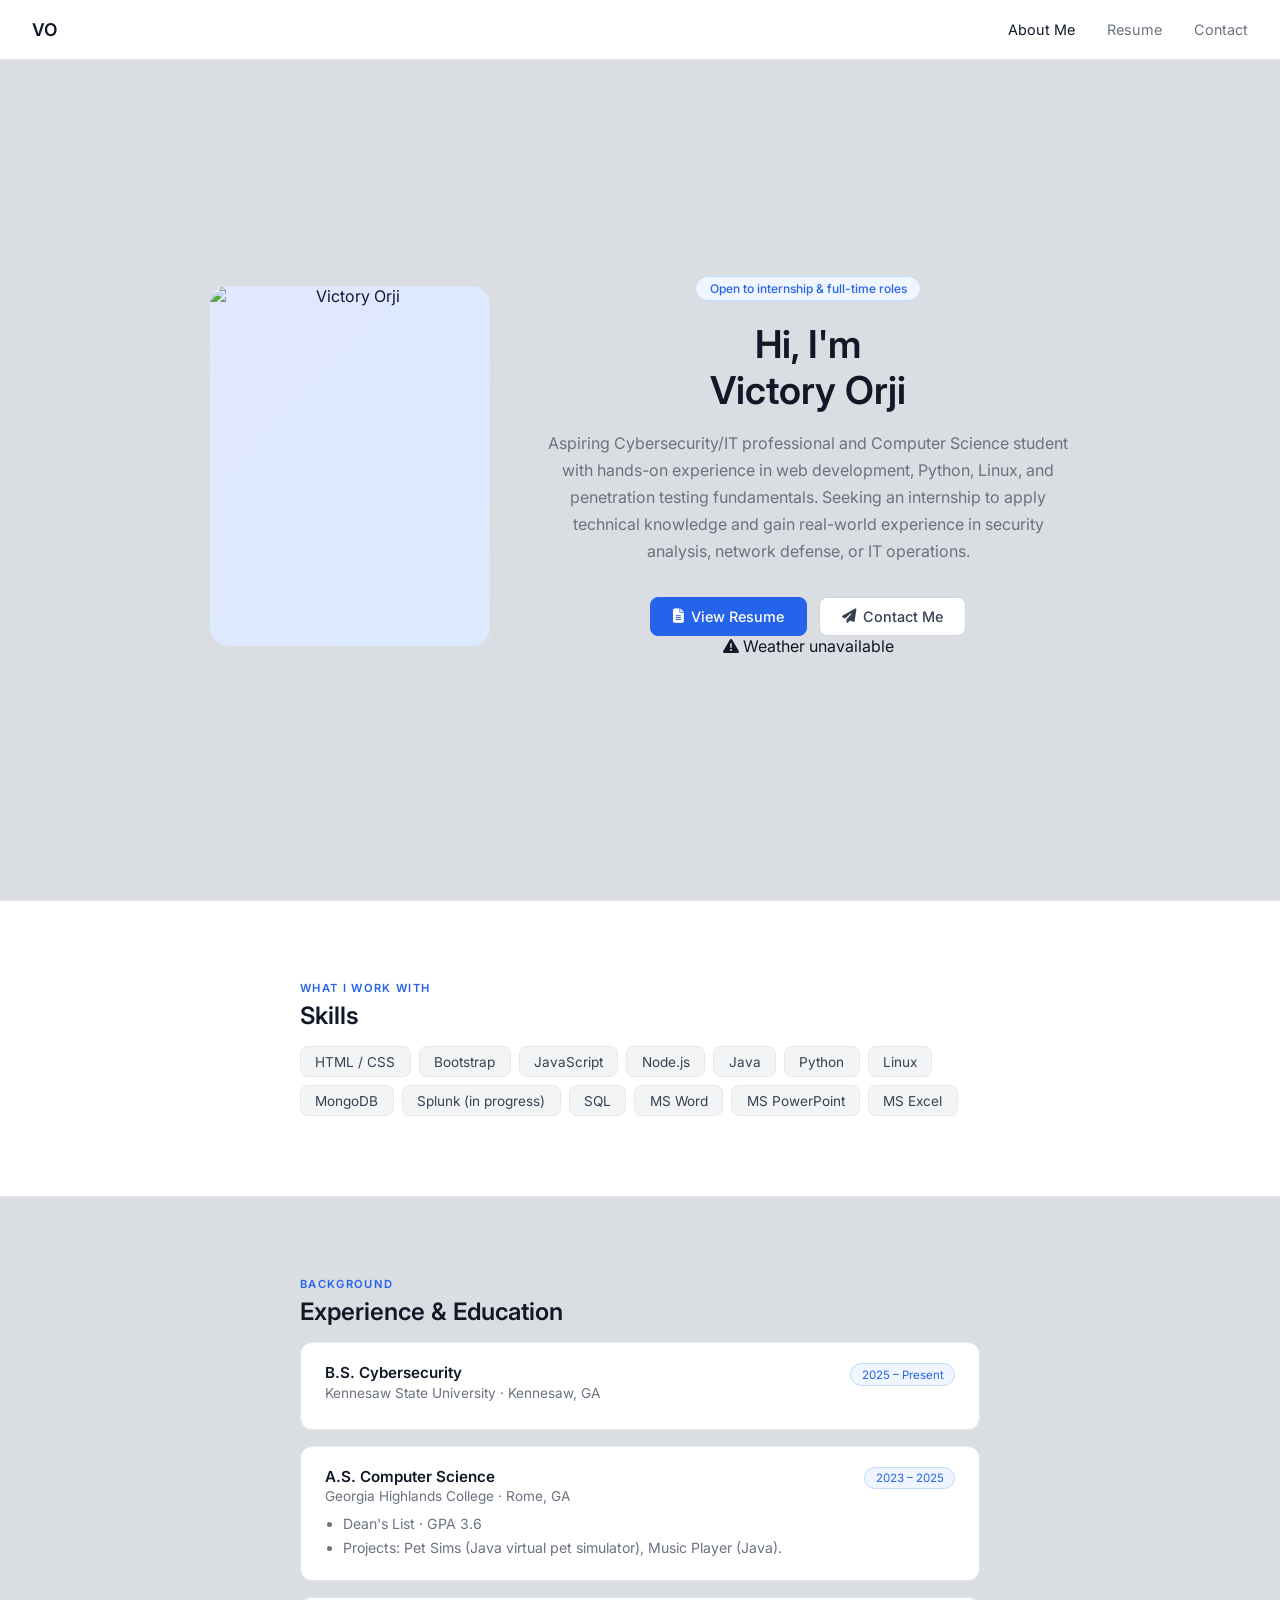
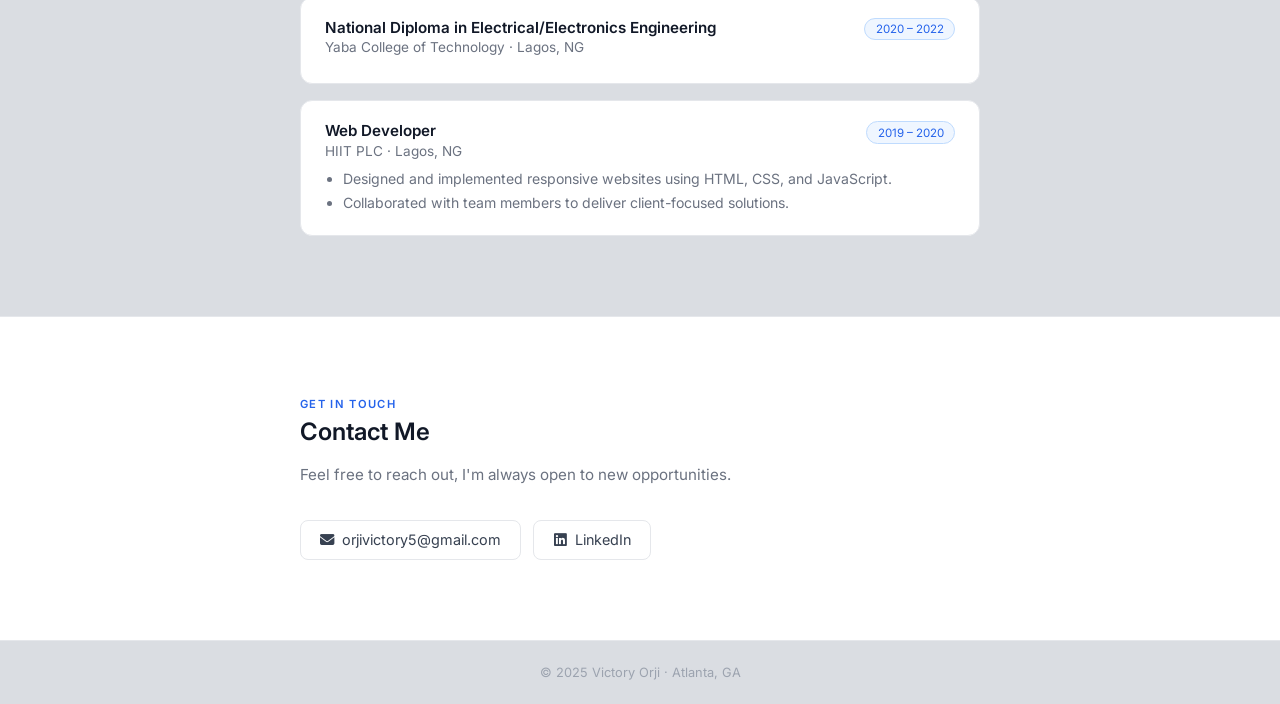
==== index.html @ 4f15a535 "Renamed HTML files and reconfigured vercel.json file to fix error code 404" ====
<!DOCTYPE html>
<html lang="en">
<head>
  <meta charset="UTF-8">
  <meta name="viewport" content="width=device-width, initial-scale=1.0">
  <title>Victory Orji | Web Developer</title>
  <link href="https://fonts.googleapis.com/css2?family=Inter:wght@300;400;500;600&display=swap" rel="stylesheet">
  <link rel="stylesheet" href="https://cdnjs.cloudflare.com/ajax/libs/font-awesome/6.5.0/css/all.min.css">
  <style>
    *, *::before, *::after { box-sizing: border-box; margin: 0; padding: 0; }
    html { scroll-behavior: smooth; }

    body {
      font-family: 'Inter', sans-serif;
      background: #DADDE2;
      color: #111827;
      opacity: 0;
      animation: fadeIn 0.6s ease forwards;
    }
    @keyframes fadeIn { to { opacity: 1; } }

    /* NAV */
    nav {
      position: fixed; top: 0; left: 0; right: 0;
      background: #fff;
      border-bottom: 1px solid #e5e7eb;
      display: flex; align-items: center; justify-content: space-between;
      padding: 0 2rem;
      height: 60px;
      z-index: 100;
    }
    .nav-logo { font-weight: 600; font-size: 1.1rem; color: #111827; text-decoration: none; }
    .nav-links { display: flex; gap: 2rem; }
    .nav-links a { font-size: 0.9rem; color: #6b7280; text-decoration: none; transition: color 0.2s; }
    .nav-links a:hover, .nav-links a.active { color: #111827; }

    /* HERO */
    #home {
      min-height: 100vh;
      display: flex; align-items: center; justify-content: center;
      padding: 6rem 2rem 4rem;
      text-align: center;
    }

    .profile-photo-wrap {
      flex-shrink: 0;
      position: relative;
    }
    .profile-photo {
      width: 280px;
      height: 360px;
      border-radius: 18px;
      object-fit: cover;
      display: block;
      border: 3px solid var(--white);
      /*box-shadow: 0 8px 30px rgba(0,0,0,0.12);*/
      background: linear-gradient(135deg, #e0e7ff 0%, #dbeafe 100%);
    }
    /* Accent dot */
    .profile-photo-wrap::after {
      content: '';
      position: absolute;
      bottom: -8px; right: -8px;
      width: 22px; height: 22px;
      background: var(--blue);
      border-radius: 50%;
      border: 3px solid var(--bg);
    }

    .hero-inner { 
      max-width: 860px;
      width: 100%;
      display: flex;
      align-items: center;
      gap: 3.5rem; 
    }
    .hero-text{
      flex: 1;
    }
    .hero-tag {
      display: inline-block; font-size: 0.75rem; font-weight: 500;
      color: #2563eb; background: #eff6ff; border: 1px solid #bfdbfe;
      border-radius: 100px; padding: 0.25rem 0.85rem; margin-bottom: 1.25rem;
    }
    h1 { font-size: 2.4rem; font-weight: 600; line-height: 1.2; margin-bottom: 1rem; }
    .hero-desc { font-size: 1rem; line-height: 1.7; color: #6b7280; margin-bottom: 2rem; }
    .hero-btns { display: flex; gap: 0.75rem; justify-content: center; flex-wrap: wrap; }

    .btn {
      display: inline-flex; align-items: center; gap: 0.4rem;
      padding: 0.6rem 1.4rem; border-radius: 8px; font-size: 0.9rem;
      font-weight: 500; text-decoration: none; transition: all 0.2s;
      border: 1px solid transparent; cursor: pointer; font-family: inherit;
    }
    .btn-primary { background: #2563eb; color: #fff; border-color: #2563eb; }
    .btn-primary:hover { background: #1d4ed8; }
    .btn-outline { background: #fff; color: #374151; border-color: #d1d5db; }
    .btn-outline:hover { border-color: #9ca3af; }

    /* SECTIONS */
    section { padding: 5rem 2rem; }
    .section-inner { max-width: 680px; margin: 0 auto; }
    .section-label {
      font-size: 0.7rem; font-weight: 600; letter-spacing: 0.12em;
      text-transform: uppercase; color: #2563eb; margin-bottom: 0.4rem;
    }
    h2 { font-size: 1.5rem; font-weight: 600; color: #111827; margin-bottom: 1rem; }
    .section-desc { font-size: 0.95rem; line-height: 1.7; color: #6b7280; margin-bottom: 2rem; }

    /* SKILLS */
    #skills { background: #fff; border-top: 1px solid #e5e7eb; border-bottom: 1px solid #e5e7eb; }
    .skills-grid { display: flex; flex-wrap: wrap; gap: 0.5rem; }
    .skill-chip {
      font-size: 0.85rem; color: #374151; background: #f3f4f6;
      border: 1px solid #e5e7eb; border-radius: 8px; padding: 0.4rem 0.9rem;
      transition: all 0.2s;
    }
    .skill-chip:hover { background: #eff6ff; border-color: #bfdbfe; color: #2563eb; }

    /* TIMELINE */
    .timeline { display: flex; flex-direction: column; gap: 1rem; }
    .timeline-item {
      padding: 1.25rem 1.5rem; background: #fff;
      border: 1px solid #e5e7eb; border-radius: 12px;
    }
    .tl-header { display: flex; justify-content: space-between; align-items: flex-start; gap: 1rem; margin-bottom: 0.5rem; }
    .tl-title { font-size: 0.95rem; font-weight: 600; color: #111827; }
    .tl-org { font-size: 0.85rem; color: #6b7280; margin-top: 0.15rem; }
    .tl-date {
      font-size: 0.72rem; color: #2563eb; background: #eff6ff;
      border: 1px solid #bfdbfe; border-radius: 100px;
      padding: 0.2rem 0.65rem; white-space: nowrap; flex-shrink: 0;
    }
    .tl-bullets { padding-left: 1.1rem; color: #6b7280; font-size: 0.88rem; line-height: 1.7; margin-top: 0.5rem; }

    /* CONTACT */
    #contact { background: #fff; border-top: 1px solid #e5e7eb; }
    .contact-links { display: flex; gap: 0.75rem; flex-wrap: wrap; }
    .contact-link {
      display: inline-flex; align-items: center; gap: 0.5rem;
      padding: 0.65rem 1.2rem; border: 1px solid #e5e7eb; border-radius: 8px;
      font-size: 0.9rem; color: #374151; text-decoration: none; background: #fff; transition: all 0.2s;
    }
    .contact-link:hover { border-color: #2563eb; color: #2563eb; background: #eff6ff; }

    /* FOOTER */
    footer { padding: 1.5rem 2rem; text-align: center; font-size: 0.8rem; color: #9ca3af; border-top: 1px solid #e5e7eb; }

    /* REVEAL */
    .reveal { opacity: 0; transform: translateY(14px); transition: opacity 0.5s ease, transform 0.5s ease; }
    .reveal.visible { opacity: 1; transform: none; }

    @media (max-width: 600px) {
      h1 { font-size: 1.9rem; }
      nav { padding: 0 1.2rem; }
      section { padding: 3.5rem 1.2rem; }
      .tl-header { flex-direction: column; }
    }
  </style>
</head>
<body>

<!-- NAV BAR -->
<nav>
  <a class="nav-logo" href="index.html">VO</a>
  <div class="nav-links">
    <a href="index.html" class="active">About Me</a>
    <a href="Resume.html">Resume</a>
    <a href="#contact">Contact</a>
  </div>
</nav>

<!-- Hero -->
<section id="home">
  <div class="hero-inner">
    <div class="profile-photo-wrap">
      <img class="profile-photo" src="IMG_1999.jpg" alt="Victory Orji">
    </div>
    <div class="hero-text">
      <div class="hero-tag">Open to internship &amp; full-time roles</div>
      <h1>Hi, I'm<br>Victory Orji</h1>
      <p class="hero-desc">
        Aspiring Cybersecurity/IT professional and Computer Science student with hands-on experience in web development, 
Python, Linux, and penetration testing fundamentals. Seeking an internship to apply technical knowledge and gain real-world 
experience in security analysis, network defense, or IT operations. 
      </p>
      <div class="hero-btns">
        <a href="Resume.html" class="btn btn-primary"><i class="fa-solid fa-file-lines"></i> View Resume</a>
        <a href="#contact" class="btn btn-outline"><i class="fa-solid fa-paper-plane"></i> Contact Me</a>
      </div>
 
      <!-- WEATHER WIDGET -->
      <div class="weather-widget" id="weatherWidget">
        <span class="weather-loading">⏳ Loading Atlanta weather…</span>
      </div>
    </div>
 
  </div>
</section>

<!-- SKILLS -->
<section id="skills">
  <div class="section-inner reveal">
    <div class="section-label">What I work with</div>
    <h2>Skills</h2>
    <div class="skills-grid">
      <span class="skill-chip">HTML / CSS</span>
      <span class="skill-chip">Bootstrap</span>
      <span class="skill-chip">JavaScript</span>
      <span class="skill-chip">Node.js</span>
      <span class="skill-chip">Java</span>
      <span class="skill-chip">Python</span>
      <span class="skill-chip">Linux</span>
      <span class="skill-chip">MongoDB</span>
      <span class="skill-chip">Splunk (in progress)</span>
      <span class="skill-chip">SQL</span>
      <span class="skill-chip">MS Word</span>
      <span class="skill-chip">MS PowerPoint</span>
      <span class="skill-chip">MS Excel</span>
    </div>
  </div>
</section>

<!-- EXPERIENCE -->
<section id="experience">
  <div class="section-inner reveal">
    <div class="section-label">Background</div>
    <h2>Experience &amp; Education</h2>
    <div class="timeline">
      <div class="timeline-item">
        <div class="tl-header">
          <div>
            <div class="tl-title">B.S. Cybersecurity</div>
            <div class="tl-org">Kennesaw State University · Kennesaw, GA</div>
          </div>
          <span class="tl-date">2025 – Present</span>
        </div>
      </div>
      <div class="timeline-item">
        <div class="tl-header">
          <div>
            <div class="tl-title">A.S. Computer Science</div>
            <div class="tl-org">Georgia Highlands College · Rome, GA</div>
          </div>
          <span class="tl-date">2023 – 2025</span>
        </div>
        <ul class="tl-bullets">
          <li>Dean's List · GPA 3.6</li>
          <li>Projects: Pet Sims (Java virtual pet simulator), Music Player (Java).</li>
        </ul>
      </div>
      <div class="timeline-item">
        <div class="tl-header">
          <div>
            <div class="tl-title">National Diploma in Electrical/Electronics Engineering</div>
            <div class="tl-org">Yaba College of Technology · Lagos, NG</div>
          </div>
          <span class="tl-date">2020 – 2022</span>
        </div>
      </div>
      <div class="timeline-item">
        <div class="tl-header">
          <div>
            <div class="tl-title">Web Developer</div>
            <div class="tl-org">HIIT PLC · Lagos, NG</div>
          </div>
          <span class="tl-date">2019 – 2020</span>
        </div>
        <ul class="tl-bullets">
          <li>Designed and implemented responsive websites using HTML, CSS, and JavaScript.</li>
          <li>Collaborated with team members to deliver client-focused solutions.</li>
        </ul>
      </div>
    </div>
  </div>
</section>

<!-- CONTACT ME -->
<section id="contact">
  <div class="section-inner reveal">
    <div class="section-label">Get in touch</div>
    <h2>Contact Me</h2>
    <p class="section-desc">Feel free to reach out, I'm always open to new opportunities.</p>
    <div class="contact-links">
      <a href="mailto:orjivictory5@gmail.com" class="contact-link">
        <i class="fa-solid fa-envelope"></i> orjivictory5@gmail.com
      </a>
      <a href="https://www.linkedin.com/in/victory-orji-6a76bb265" target="_blank" class="contact-link">
        <i class="fa-brands fa-linkedin"></i> LinkedIn
      </a>
    </div>
  </div>
</section>

<footer>© 2025 Victory Orji · Atlanta, GA</footer>

<script>
  /* ── Scroll reveal ── */
  const io = new IntersectionObserver(entries => {
    entries.forEach(e => { if (e.isIntersecting) e.target.classList.add('visible'); });
  }, { threshold: 0.1 });
  document.querySelectorAll('.reveal').forEach(r => io.observe(r));
 
 
 
 
  /* ── Live Weather (OpenWeatherMap via /api/weather proxy) ── */
  const OWM_ICON_MAP = {
    '01d': '☀️', '01n': '🌙',
    '02d': '🌤️', '02n': '🌤️',
    '03d': '⛅', '03n': '⛅',
    '04d': '☁️', '04n': '☁️',
    '09d': '🌧️', '09n': '🌧️',
    '10d': '🌦️', '10n': '🌦️',
    '11d': '⛈️', '11n': '⛈️',
    '13d': '🌨️', '13n': '🌨️',
    '50d': '🌫️', '50n': '🌫️',
  };
 
  async function loadWeather() {
    const widget = document.getElementById('weatherWidget');
    try {
      const res  = await fetch('/api/weather');
      if (!res.ok) throw new Error('proxy error');
      const data = await res.json();
      if (data.error) throw new Error(data.error);
 
      const icon = OWM_ICON_MAP[data.icon] ?? '🌡️';
 
      widget.innerHTML = `
        <span class="weather-icon">${icon}</span>
        <div class="weather-info">
          <div class="weather-temp">${data.temp}°F <span style="font-size:0.75rem;font-weight:400;color:var(--muted)">feels ${data.feels_like}°</span></div>
          <div class="weather-desc">${data.description}</div>
          <div class="weather-loc"><i class="fa-solid fa-location-dot" style="font-size:0.65rem;margin-right:2px"></i>Atlanta, GA</div>
        </div>
        <div class="weather-divider"></div>
        <div class="weather-extra">
          <span><i class="fa-solid fa-droplet" style="width:12px;color:#60a5fa"></i> ${data.humidity}% humidity</span>
          <span><i class="fa-solid fa-wind" style="width:12px;color:#60a5fa"></i> ${data.wind_speed} mph wind</span>
        </div>
      `;
    } catch (err) {
      widget.innerHTML = '<span class="weather-error"><i class="fa-solid fa-triangle-exclamation"></i> Weather unavailable</span>';
    }
  }
 
  loadWeather();
  setInterval(loadWeather, 10 * 60 * 1000);
</script>
</body>
</html>
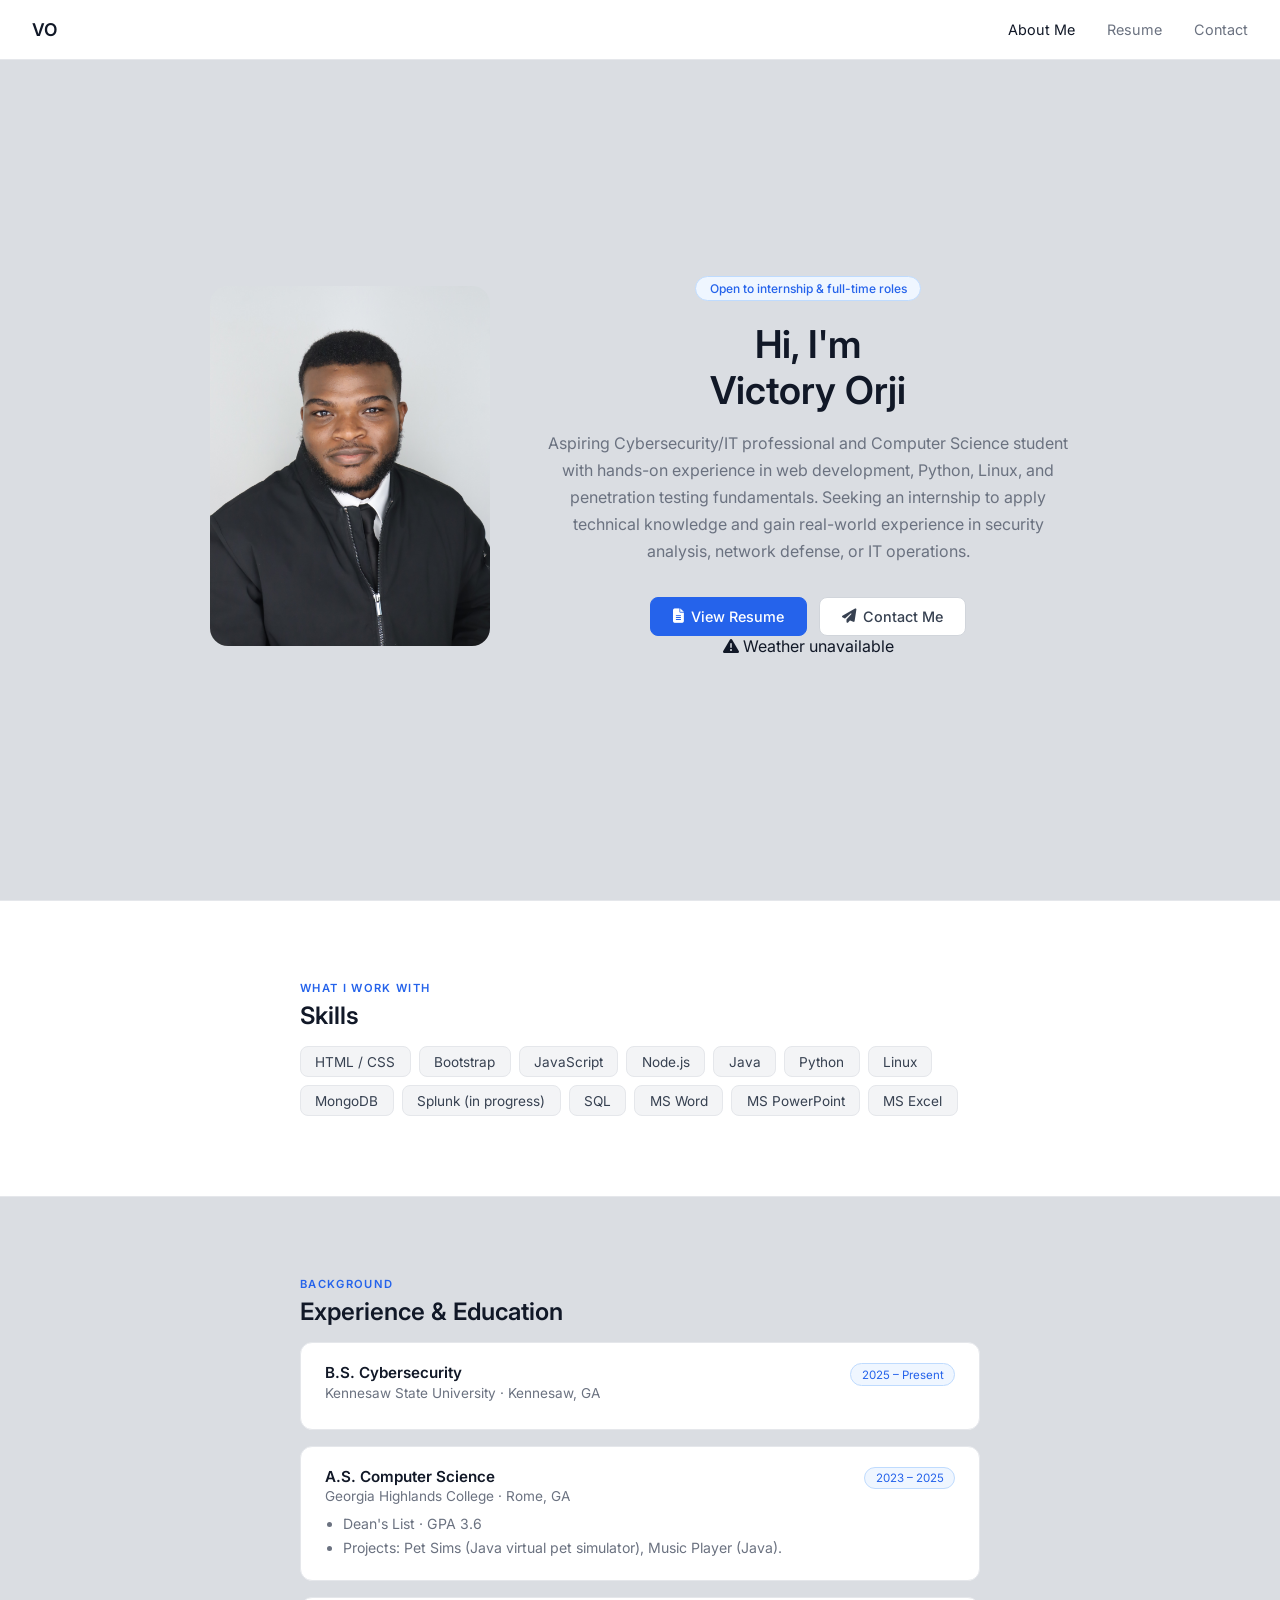
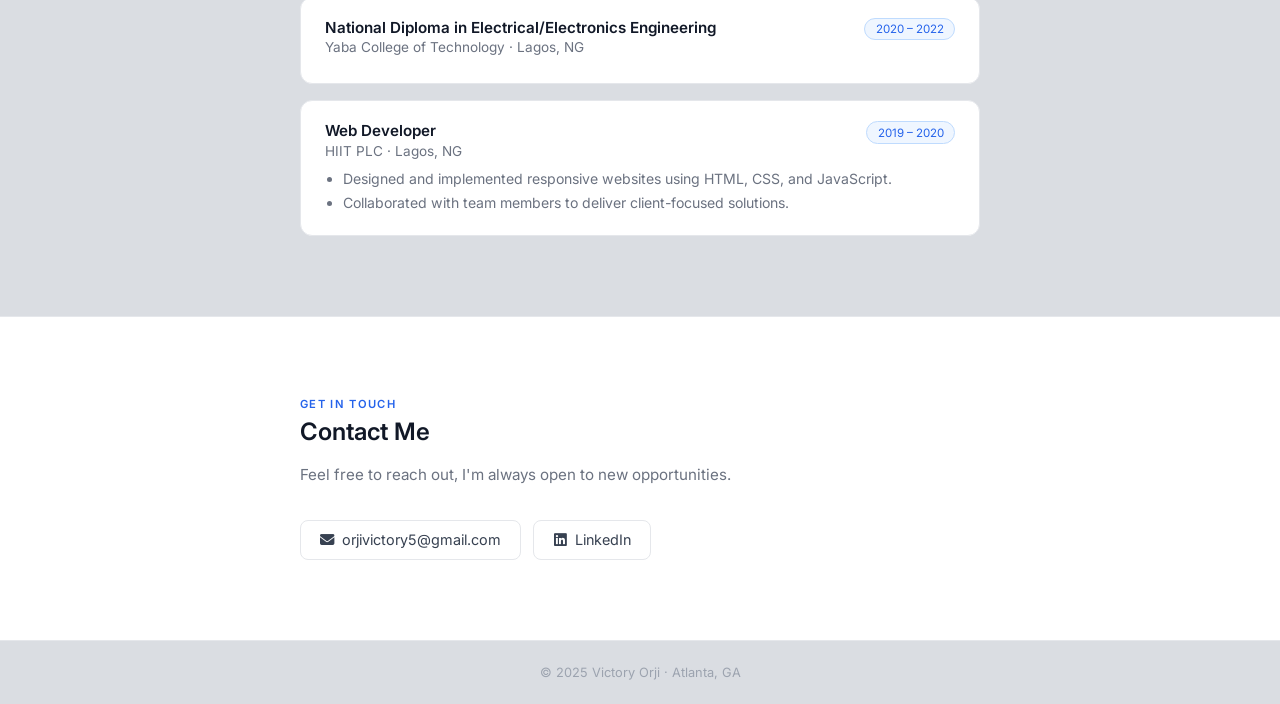
==== commit 95acd23f: "Image extension changed to uppercase to fix image not showing." ====
--- a/index.html
+++ b/index.html
@@ -174,7 +174,7 @@
 <section id="home">
   <div class="hero-inner">
     <div class="profile-photo-wrap">
-      <img class="profile-photo" src="IMG_1999.jpg" alt="Victory Orji">
+      <img class="profile-photo" src="IMG_1999.JPG" alt="Victory Orji">
     </div>
     <div class="hero-text">
       <div class="hero-tag">Open to internship &amp; full-time roles</div>
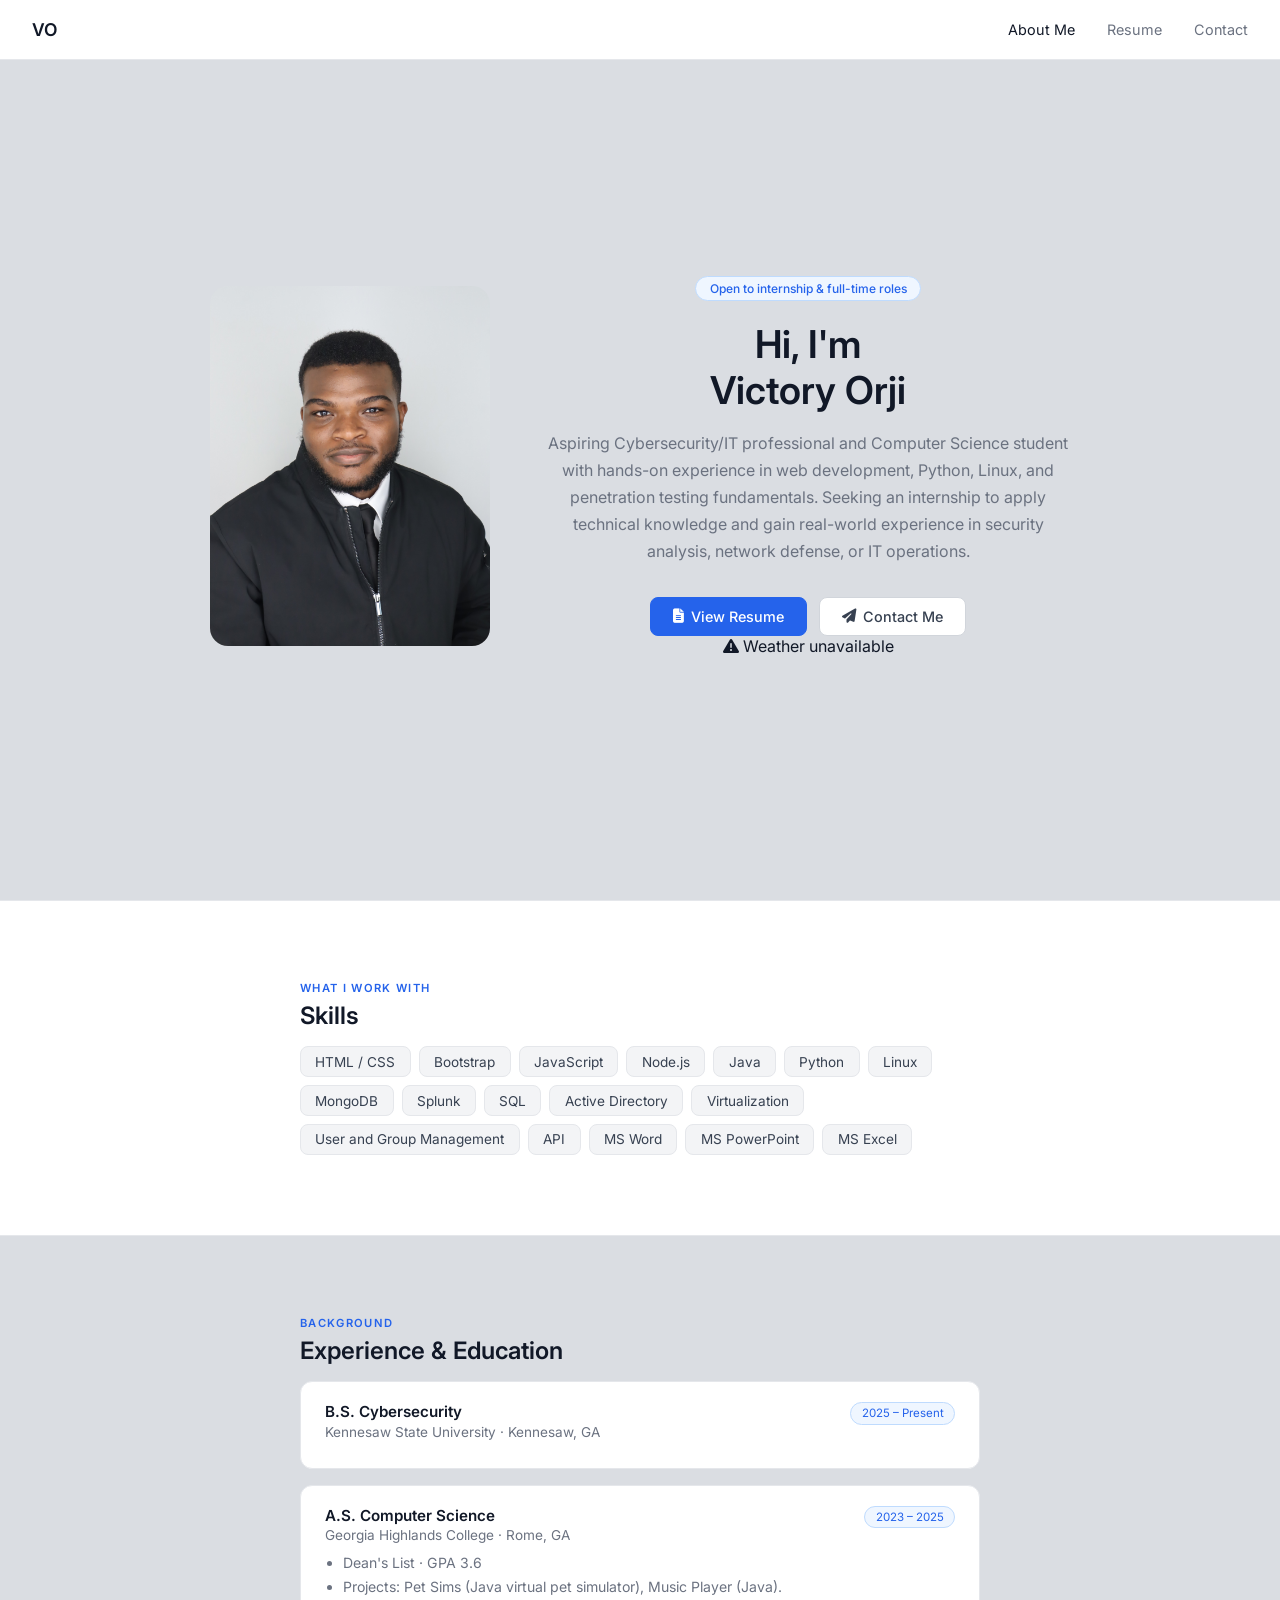
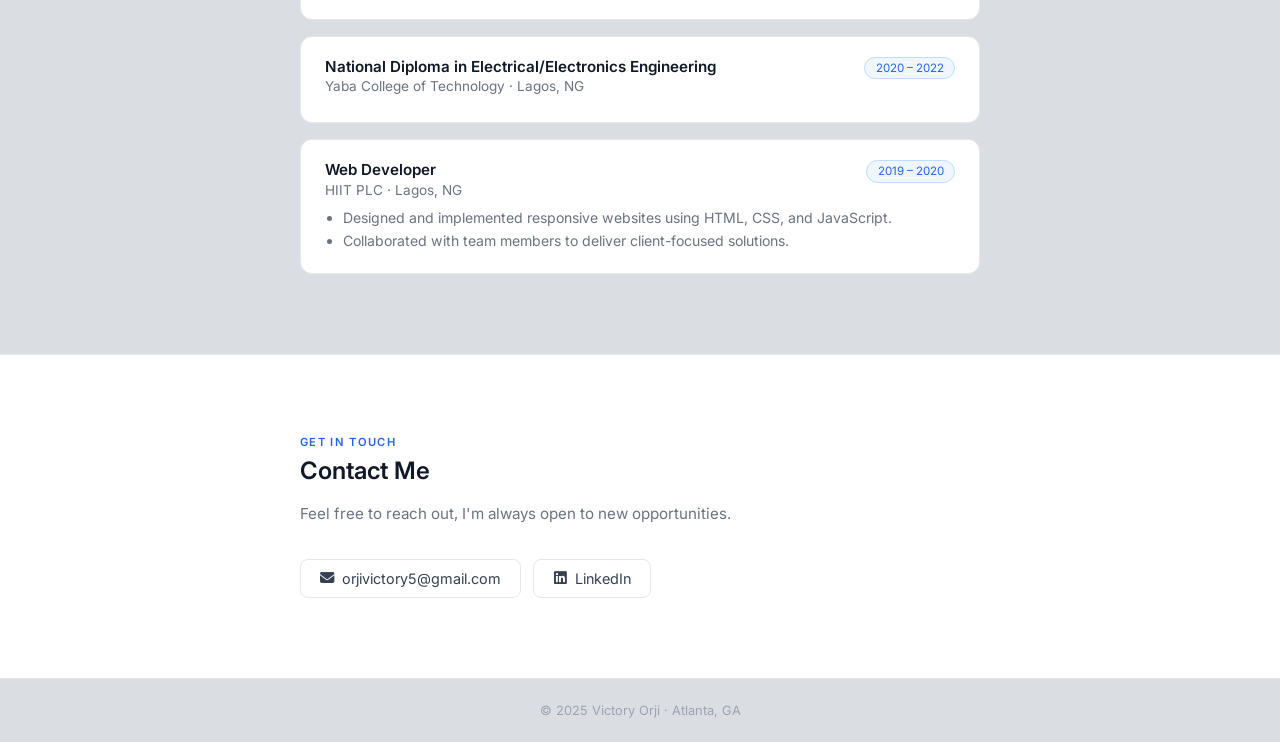
==== commit 804cc6dd: "weather section improved and index page skills updated." ====
--- a/index.html
+++ b/index.html
@@ -6,157 +6,7 @@
   <title>Victory Orji | Web Developer</title>
   <link href="https://fonts.googleapis.com/css2?family=Inter:wght@300;400;500;600&display=swap" rel="stylesheet">
   <link rel="stylesheet" href="https://cdnjs.cloudflare.com/ajax/libs/font-awesome/6.5.0/css/all.min.css">
-  <style>
-    *, *::before, *::after { box-sizing: border-box; margin: 0; padding: 0; }
-    html { scroll-behavior: smooth; }
-
-    body {
-      font-family: 'Inter', sans-serif;
-      background: #DADDE2;
-      color: #111827;
-      opacity: 0;
-      animation: fadeIn 0.6s ease forwards;
-    }
-    @keyframes fadeIn { to { opacity: 1; } }
-
-    /* NAV */
-    nav {
-      position: fixed; top: 0; left: 0; right: 0;
-      background: #fff;
-      border-bottom: 1px solid #e5e7eb;
-      display: flex; align-items: center; justify-content: space-between;
-      padding: 0 2rem;
-      height: 60px;
-      z-index: 100;
-    }
-    .nav-logo { font-weight: 600; font-size: 1.1rem; color: #111827; text-decoration: none; }
-    .nav-links { display: flex; gap: 2rem; }
-    .nav-links a { font-size: 0.9rem; color: #6b7280; text-decoration: none; transition: color 0.2s; }
-    .nav-links a:hover, .nav-links a.active { color: #111827; }
-
-    /* HERO */
-    #home {
-      min-height: 100vh;
-      display: flex; align-items: center; justify-content: center;
-      padding: 6rem 2rem 4rem;
-      text-align: center;
-    }
-
-    .profile-photo-wrap {
-      flex-shrink: 0;
-      position: relative;
-    }
-    .profile-photo {
-      width: 280px;
-      height: 360px;
-      border-radius: 18px;
-      object-fit: cover;
-      display: block;
-      border: 3px solid var(--white);
-      /*box-shadow: 0 8px 30px rgba(0,0,0,0.12);*/
-      background: linear-gradient(135deg, #e0e7ff 0%, #dbeafe 100%);
-    }
-    /* Accent dot */
-    .profile-photo-wrap::after {
-      content: '';
-      position: absolute;
-      bottom: -8px; right: -8px;
-      width: 22px; height: 22px;
-      background: var(--blue);
-      border-radius: 50%;
-      border: 3px solid var(--bg);
-    }
-
-    .hero-inner { 
-      max-width: 860px;
-      width: 100%;
-      display: flex;
-      align-items: center;
-      gap: 3.5rem; 
-    }
-    .hero-text{
-      flex: 1;
-    }
-    .hero-tag {
-      display: inline-block; font-size: 0.75rem; font-weight: 500;
-      color: #2563eb; background: #eff6ff; border: 1px solid #bfdbfe;
-      border-radius: 100px; padding: 0.25rem 0.85rem; margin-bottom: 1.25rem;
-    }
-    h1 { font-size: 2.4rem; font-weight: 600; line-height: 1.2; margin-bottom: 1rem; }
-    .hero-desc { font-size: 1rem; line-height: 1.7; color: #6b7280; margin-bottom: 2rem; }
-    .hero-btns { display: flex; gap: 0.75rem; justify-content: center; flex-wrap: wrap; }
-
-    .btn {
-      display: inline-flex; align-items: center; gap: 0.4rem;
-      padding: 0.6rem 1.4rem; border-radius: 8px; font-size: 0.9rem;
-      font-weight: 500; text-decoration: none; transition: all 0.2s;
-      border: 1px solid transparent; cursor: pointer; font-family: inherit;
-    }
-    .btn-primary { background: #2563eb; color: #fff; border-color: #2563eb; }
-    .btn-primary:hover { background: #1d4ed8; }
-    .btn-outline { background: #fff; color: #374151; border-color: #d1d5db; }
-    .btn-outline:hover { border-color: #9ca3af; }
-
-    /* SECTIONS */
-    section { padding: 5rem 2rem; }
-    .section-inner { max-width: 680px; margin: 0 auto; }
-    .section-label {
-      font-size: 0.7rem; font-weight: 600; letter-spacing: 0.12em;
-      text-transform: uppercase; color: #2563eb; margin-bottom: 0.4rem;
-    }
-    h2 { font-size: 1.5rem; font-weight: 600; color: #111827; margin-bottom: 1rem; }
-    .section-desc { font-size: 0.95rem; line-height: 1.7; color: #6b7280; margin-bottom: 2rem; }
-
-    /* SKILLS */
-    #skills { background: #fff; border-top: 1px solid #e5e7eb; border-bottom: 1px solid #e5e7eb; }
-    .skills-grid { display: flex; flex-wrap: wrap; gap: 0.5rem; }
-    .skill-chip {
-      font-size: 0.85rem; color: #374151; background: #f3f4f6;
-      border: 1px solid #e5e7eb; border-radius: 8px; padding: 0.4rem 0.9rem;
-      transition: all 0.2s;
-    }
-    .skill-chip:hover { background: #eff6ff; border-color: #bfdbfe; color: #2563eb; }
-
-    /* TIMELINE */
-    .timeline { display: flex; flex-direction: column; gap: 1rem; }
-    .timeline-item {
-      padding: 1.25rem 1.5rem; background: #fff;
-      border: 1px solid #e5e7eb; border-radius: 12px;
-    }
-    .tl-header { display: flex; justify-content: space-between; align-items: flex-start; gap: 1rem; margin-bottom: 0.5rem; }
-    .tl-title { font-size: 0.95rem; font-weight: 600; color: #111827; }
-    .tl-org { font-size: 0.85rem; color: #6b7280; margin-top: 0.15rem; }
-    .tl-date {
-      font-size: 0.72rem; color: #2563eb; background: #eff6ff;
-      border: 1px solid #bfdbfe; border-radius: 100px;
-      padding: 0.2rem 0.65rem; white-space: nowrap; flex-shrink: 0;
-    }
-    .tl-bullets { padding-left: 1.1rem; color: #6b7280; font-size: 0.88rem; line-height: 1.7; margin-top: 0.5rem; }
-
-    /* CONTACT */
-    #contact { background: #fff; border-top: 1px solid #e5e7eb; }
-    .contact-links { display: flex; gap: 0.75rem; flex-wrap: wrap; }
-    .contact-link {
-      display: inline-flex; align-items: center; gap: 0.5rem;
-      padding: 0.65rem 1.2rem; border: 1px solid #e5e7eb; border-radius: 8px;
-      font-size: 0.9rem; color: #374151; text-decoration: none; background: #fff; transition: all 0.2s;
-    }
-    .contact-link:hover { border-color: #2563eb; color: #2563eb; background: #eff6ff; }
-
-    /* FOOTER */
-    footer { padding: 1.5rem 2rem; text-align: center; font-size: 0.8rem; color: #9ca3af; border-top: 1px solid #e5e7eb; }
-
-    /* REVEAL */
-    .reveal { opacity: 0; transform: translateY(14px); transition: opacity 0.5s ease, transform 0.5s ease; }
-    .reveal.visible { opacity: 1; transform: none; }
-
-    @media (max-width: 600px) {
-      h1 { font-size: 1.9rem; }
-      nav { padding: 0 1.2rem; }
-      section { padding: 3.5rem 1.2rem; }
-      .tl-header { flex-direction: column; }
-    }
-  </style>
+  <link rel="stylesheet" href="portfolio.css">
 </head>
 <body>
 
@@ -212,8 +62,12 @@
       <span class="skill-chip">Python</span>
       <span class="skill-chip">Linux</span>
       <span class="skill-chip">MongoDB</span>
-      <span class="skill-chip">Splunk (in progress)</span>
+      <span class="skill-chip">Splunk</span>
       <span class="skill-chip">SQL</span>
+      <span class="skill-chip">Active Directory</span>
+      <span class="skill-chip">Virtualization</span>
+      <span class="skill-chip">User and Group Management</span>
+      <span class="skill-chip">API</span>
       <span class="skill-chip">MS Word</span>
       <span class="skill-chip">MS PowerPoint</span>
       <span class="skill-chip">MS Excel</span>
@@ -294,6 +148,8 @@
 
 <footer>© 2025 Victory Orji · Atlanta, GA</footer>
 
+
+
 <script>
   /* ── Scroll reveal ── */
   const io = new IntersectionObserver(entries => {
@@ -328,17 +184,108 @@
       const icon = OWM_ICON_MAP[data.icon] ?? '🌡️';
  
       widget.innerHTML = `
-        <span class="weather-icon">${icon}</span>
-        <div class="weather-info">
-          <div class="weather-temp">${data.temp}°F <span style="font-size:0.75rem;font-weight:400;color:var(--muted)">feels ${data.feels_like}°</span></div>
-          <div class="weather-desc">${data.description}</div>
-          <div class="weather-loc"><i class="fa-solid fa-location-dot" style="font-size:0.65rem;margin-right:2px"></i>Atlanta, GA</div>
-        </div>
-        <div class="weather-divider"></div>
-        <div class="weather-extra">
-          <span><i class="fa-solid fa-droplet" style="width:12px;color:#60a5fa"></i> ${data.humidity}% humidity</span>
-          <span><i class="fa-solid fa-wind" style="width:12px;color:#60a5fa"></i> ${data.wind_speed} mph wind</span>
-        </div>
+      <div style="
+    margin:10px;
+    padding:18px;
+    border-radius:16px;
+    background:linear-gradient(135deg,#1e293b,#334155);
+    color:white;
+    box-shadow:0 8px 20px rgba(0,0,0,0.2);
+    font-family:Arial,sans-serif;
+">
+
+    <div class="weather-loc" style="
+        display:flex;
+        align-items:center;
+        gap:6px;
+        font-size:0.9rem;
+        color:#cbd5e1;
+        margin-bottom:12px;
+    ">
+        <i class="fa-solid fa-location-dot" style="color:#ef4444"></i>
+        Atlanta, GA
+    </div>
+
+    <div style="
+        display:flex;
+        align-items:center;
+        justify-content:space-between;
+        margin-bottom:16px;
+    ">
+
+        <span class="weather-icon" style="
+            font-size:3rem;
+        ">
+            ${icon}
+        </span>
+
+        <div class="weather-info" style="text-align:right;">
+            <div class="weather-temp" style="
+                font-size:2rem;
+                font-weight:700;
+                line-height:1;
+            ">
+                ${data.temp}°F
+            </div>
+
+            <div style="
+                font-size:0.85rem;
+                color:#cbd5e1;
+                margin-top:4px;
+            ">
+                Feels like ${data.feels_like}°
+            </div>
+
+            <div class="weather-desc" style="
+                margin-top:8px;
+                text-transform:capitalize;
+                font-size:1rem;
+                color:#f8fafc;
+            ">
+                ${data.description}
+            </div>
+        </div>
+    </div>
+
+    <div style="
+        height:1px;
+        background:rgba(255,255,255,0.15);
+        margin:12px 0;
+    "></div>
+
+    <div class="weather-extra" style="
+        display:flex;
+        justify-content:space-between;
+        gap:12px;
+        flex-wrap:wrap;
+    ">
+
+        <span style="
+            display:flex;
+            align-items:center;
+            gap:6px;
+            background:rgba(255,255,255,0.08);
+            padding:8px 12px;
+            border-radius:10px;
+        ">
+            <i class="fa-solid fa-droplet" style="color:#60a5fa"></i>
+            ${data.humidity}% humidity
+        </span>
+
+        <span style="
+            display:flex;
+            align-items:center;
+            gap:6px;
+            background:rgba(255,255,255,0.08);
+            padding:8px 12px;
+            border-radius:10px;
+        ">
+            <i class="fa-solid fa-wind" style="color:#93c5fd"></i>
+            ${data.wind_speed} mph wind
+        </span>
+
+    </div>
+</div>
       `;
     } catch (err) {
       widget.innerHTML = '<span class="weather-error"><i class="fa-solid fa-triangle-exclamation"></i> Weather unavailable</span>';
--- a/portfolio.css
+++ b/portfolio.css
@@ -0,0 +1,216 @@
+*, *::before, *::after { box-sizing: border-box; margin: 0; padding: 0; }
+    html { scroll-behavior: smooth; }
+
+    body {
+      font-family: 'Inter', sans-serif;
+      background: #DADDE2;
+      color: #111827;
+      opacity: 0;
+      animation: fadeIn 0.6s ease forwards;
+    }
+    @keyframes fadeIn { to { opacity: 1; } }
+
+    /* NAV */
+    nav {
+      position: fixed; top: 0; left: 0; right: 0;
+      background: #fff;
+      border-bottom: 1px solid #e5e7eb;
+      display: flex; align-items: center; justify-content: space-between;
+      padding: 0 2rem;
+      height: 60px;
+      z-index: 100;
+    }
+    .nav-logo { font-weight: 600; font-size: 1.1rem; color: #111827; text-decoration: none; }
+    .nav-links { display: flex; gap: 2rem; }
+    .nav-links a { font-size: 0.9rem; color: #6b7280; text-decoration: none; transition: color 0.2s; }
+    .nav-links a:hover, .nav-links a.active { color: #111827; }
+
+    /* HERO */
+    #home {
+      min-height: 100vh;
+      display: flex; align-items: center; justify-content: center;
+      padding: 6rem 2rem 4rem;
+      text-align: center;
+    }
+
+    .profile-photo-wrap {
+      flex-shrink: 0;
+      position: relative;
+    }
+    .profile-photo {
+      width: 280px;
+      height: 360px;
+      border-radius: 18px;
+      object-fit: cover;
+      display: block;
+      border: 3px solid var(--white);
+      /*box-shadow: 0 8px 30px rgba(0,0,0,0.12);*/
+      background: linear-gradient(135deg, #e0e7ff 0%, #dbeafe 100%);
+    }
+    /* Accent dot */
+    .profile-photo-wrap::after {
+      content: '';
+      position: absolute;
+      bottom: -8px; right: -8px;
+      width: 22px; height: 22px;
+      background: var(--blue);
+      border-radius: 50%;
+      border: 3px solid var(--bg);
+    }
+
+    .hero-inner { 
+      max-width: 860px;
+      width: 100%;
+      display: flex;
+      align-items: center;
+      gap: 3.5rem; 
+    }
+    .hero-text{
+      flex: 1;
+    }
+    .hero-tag {
+      display: inline-block; font-size: 0.75rem; font-weight: 500;
+      color: #2563eb; background: #eff6ff; border: 1px solid #bfdbfe;
+      border-radius: 100px; padding: 0.25rem 0.85rem; margin-bottom: 1.25rem;
+    }
+    h1 { font-size: 2.4rem; font-weight: 600; line-height: 1.2; margin-bottom: 1rem; }
+    .hero-desc { font-size: 1rem; line-height: 1.7; color: #6b7280; margin-bottom: 2rem; }
+    .hero-btns { display: flex; gap: 0.75rem; justify-content: center; flex-wrap: wrap; }
+
+    .btn {
+      display: inline-flex; align-items: center; gap: 0.4rem;
+      padding: 0.6rem 1.4rem; border-radius: 8px; font-size: 0.9rem;
+      font-weight: 500; text-decoration: none; transition: all 0.2s;
+      border: 1px solid transparent; cursor: pointer; font-family: inherit;
+    }
+    .btn-primary { background: #2563eb; color: #fff; border-color: #2563eb; }
+    .btn-primary:hover { background: #1d4ed8; }
+    .btn-outline { background: #fff; color: #374151; border-color: #d1d5db; }
+    .btn-outline:hover { border-color: #9ca3af; }
+
+    /* SECTIONS */
+    section { padding: 5rem 2rem; }
+    .section-inner { max-width: 680px; margin: 0 auto; }
+    .section-label {
+      font-size: 0.7rem; font-weight: 600; letter-spacing: 0.12em;
+      text-transform: uppercase; color: #2563eb; margin-bottom: 0.4rem;
+    }
+    h2 { font-size: 1.5rem; font-weight: 600; color: #111827; margin-bottom: 1rem; }
+    .section-desc { font-size: 0.95rem; line-height: 1.7; color: #6b7280; margin-bottom: 2rem; }
+
+    /* SKILLS */
+    #skills { background: #fff; border-top: 1px solid #e5e7eb; border-bottom: 1px solid #e5e7eb; }
+    .skills-grid { display: flex; flex-wrap: wrap; gap: 0.5rem; }
+    .skill-chip {
+      font-size: 0.85rem; color: #374151; background: #f3f4f6;
+      border: 1px solid #e5e7eb; border-radius: 8px; padding: 0.4rem 0.9rem;
+      transition: all 0.2s;
+    }
+    .skill-chip:hover { background: #eff6ff; border-color: #bfdbfe; color: #2563eb; }
+
+    /* TIMELINE */
+    .timeline { display: flex; flex-direction: column; gap: 1rem; }
+    .timeline-item {
+      padding: 1.25rem 1.5rem; background: #fff;
+      border: 1px solid #e5e7eb; border-radius: 12px;
+    }
+    .tl-header { display: flex; justify-content: space-between; align-items: flex-start; gap: 1rem; margin-bottom: 0.5rem; }
+    .tl-title { font-size: 0.95rem; font-weight: 600; color: #111827; }
+    .tl-org { font-size: 0.85rem; color: #6b7280; margin-top: 0.15rem; }
+    .tl-date {
+      font-size: 0.72rem; color: #2563eb; background: #eff6ff;
+      border: 1px solid #bfdbfe; border-radius: 100px;
+      padding: 0.2rem 0.65rem; white-space: nowrap; flex-shrink: 0;
+    }
+    .tl-bullets { padding-left: 1.1rem; color: #6b7280; font-size: 0.88rem; line-height: 1.7; margin-top: 0.5rem; }
+
+    /* CONTACT */
+    #contact { background: #fff; border-top: 1px solid #e5e7eb; }
+    .contact-links { display: flex; gap: 0.75rem; flex-wrap: wrap; }
+    .contact-link {
+      display: inline-flex; align-items: center; gap: 0.5rem;
+      padding: 0.65rem 1.2rem; border: 1px solid #e5e7eb; border-radius: 8px;
+      font-size: 0.9rem; color: #374151; text-decoration: none; background: #fff; transition: all 0.2s;
+    }
+    .contact-link:hover { border-color: #2563eb; color: #2563eb; background: #eff6ff; }
+
+    /* FOOTER */
+    footer { padding: 1.5rem 2rem; text-align: center; font-size: 0.8rem; color: #9ca3af; border-top: 1px solid #e5e7eb; }
+
+    /* REVEAL */
+    .reveal { opacity: 0; transform: translateY(14px); transition: opacity 0.5s ease, transform 0.5s ease; }
+    .reveal.visible { opacity: 1; transform: none; }
+
+    
+    /* MEDIA QUERY  */
+
+    /* ── TABLET (max 768px) ── */
+    @media (max-width: 768px) {
+      nav { padding: 0 1.5rem; }
+      .nav-links { gap: 1.5rem; }
+      #home { padding: 5rem 1.5rem 3rem; }
+      .hero-inner { gap: 2.5rem; }
+      .profile-photo { width: 220px; height: 280px; }
+      h1 { font-size: 2.1rem; }
+      section { padding: 4rem 1.5rem; }
+    }
+ 
+    /* ── MOBILE (max 600px) ── */
+    @media (max-width: 600px) {
+      nav { padding: 0 1rem; height: 56px; }
+      .nav-links { gap: 1rem; }
+      .nav-links a { font-size: 0.82rem; }
+ 
+      #home { padding: 4.5rem 1rem 2.5rem; min-height: auto; }
+      .hero-inner {
+        flex-direction: column;
+        align-items: center;
+        text-align: center;
+        gap: 1.5rem;
+      }
+ 
+      .profile-photo { width: 160px; height: 200px; border-radius: 14px; }
+      .profile-photo-wrap::after { display: none; }
+ 
+      h1 { font-size: 1.85rem; }
+      .hero-desc { font-size: 0.92rem; }
+      .hero-tag { font-size: 0.72rem; }
+ 
+      .hero-btns { flex-direction: column; width: 100%; }
+      .hero-btns .btn { width: 100%; justify-content: center; padding: 0.75rem 1rem; }
+ 
+      .weather-widget { width: 100%; margin-top: 1rem; }
+      .weather-divider { display: none; }
+      .weather-extra { flex-direction: row; flex-wrap: wrap; gap: 0.5rem; }
+ 
+      section { padding: 3rem 1rem; }
+      .section-inner { max-width: 100%; }
+      h2 { font-size: 1.3rem; }
+ 
+      .skill-chip { font-size: 0.8rem; padding: 0.35rem 0.75rem; }
+ 
+      .tl-header { flex-direction: column; gap: 0.4rem; }
+      .tl-date { align-self: flex-start; }
+      .timeline-item { padding: 1rem 1.1rem; }
+      .tl-title { font-size: 0.9rem; }
+      .tl-org { font-size: 0.8rem; }
+      .tl-bullets { font-size: 0.83rem; }
+ 
+      .contact-links { flex-direction: column; }
+      .contact-link { width: 100%; justify-content: center; padding: 0.75rem 1rem; }
+ 
+      footer { padding: 1.25rem 1rem; font-size: 0.75rem; }
+    }
+ 
+    /* ── VERY SMALL (max 380px) ── */
+    @media (max-width: 380px) {
+      .nav-links { gap: 0.75rem; }
+      .nav-links a { font-size: 0.78rem; }
+      h1 { font-size: 1.6rem; }
+      .profile-photo { width: 130px; height: 165px; }
+      .hero-desc { font-size: 0.88rem; }
+    }
+
+    
+
+    
